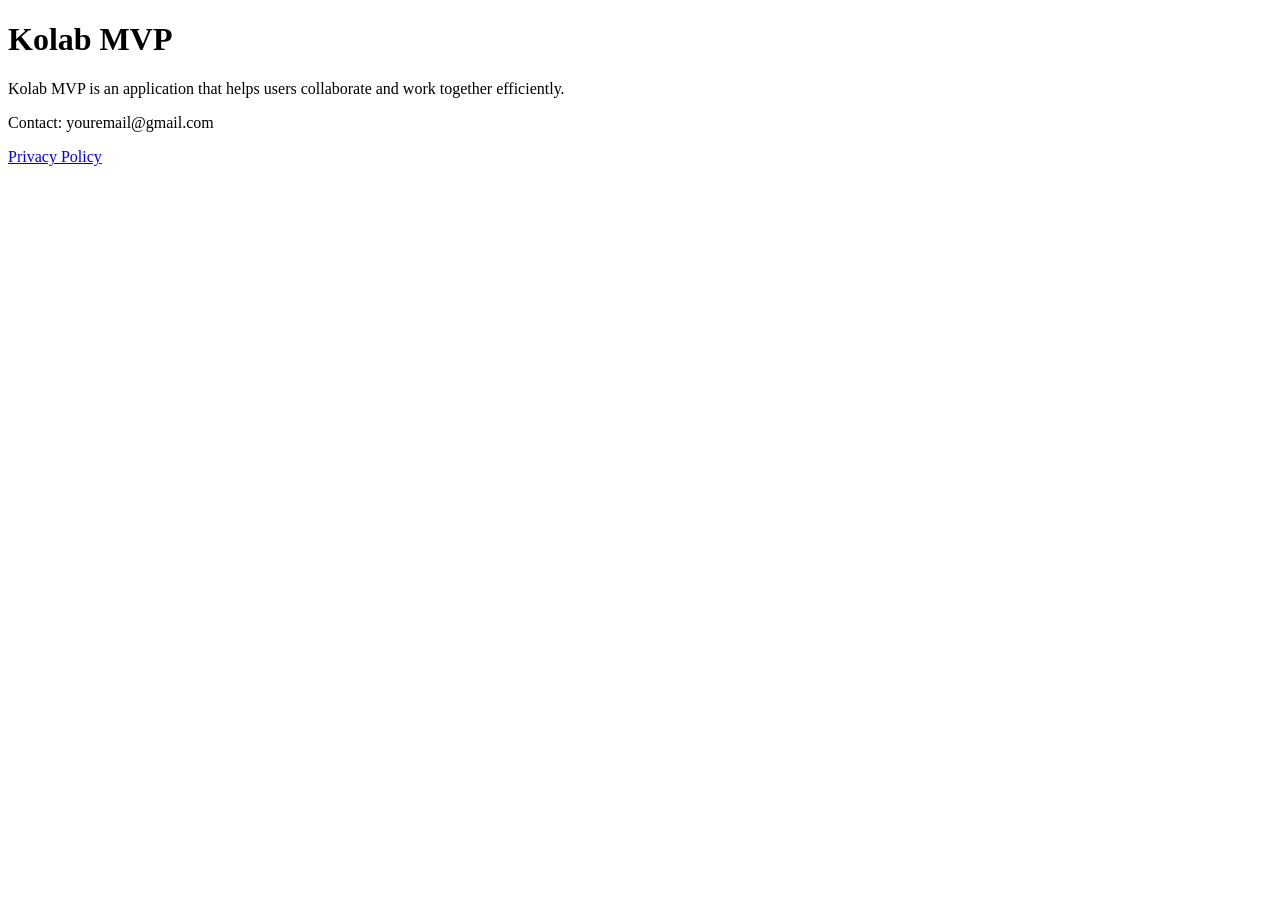
==== index.html @ b86bd326 "Add initial HTML structure for Kolab MVP" ====
<!DOCTYPE html>
<html>
<head>
  <title>Kolab MVP</title>
</head>
<body>
  <h1>Kolab MVP</h1>
  <p>Kolab MVP is an application that helps users collaborate and work together efficiently.</p>
  <p>Contact: youremail@gmail.com</p>
  <a href="/privacy.html">Privacy Policy</a>
</body>
</html>
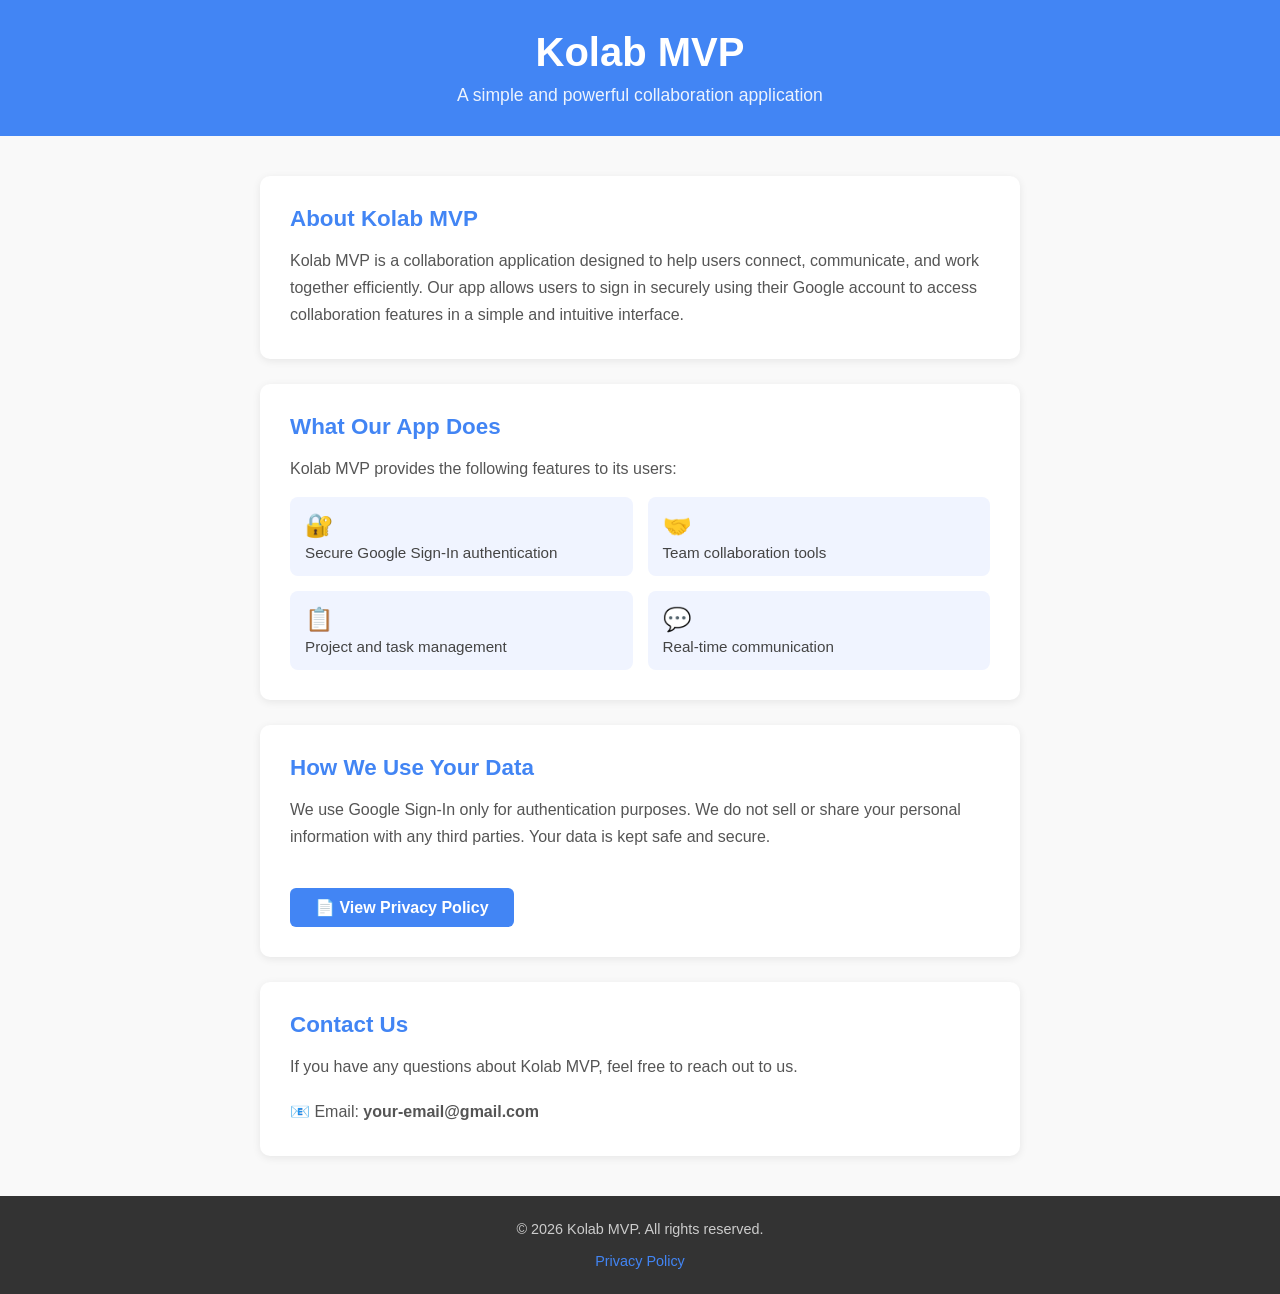
==== commit 4802a8a7: "Add files via upload" ====
--- a/index.html
+++ b/index.html
@@ -1,12 +1,153 @@
 <!DOCTYPE html>
-<html>
+<html lang="en">
 <head>
+  <meta charset="UTF-8" />
+  <meta name="viewport" content="width=device-width, initial-scale=1.0"/>
   <title>Kolab MVP</title>
+  <style>
+    * { margin: 0; padding: 0; box-sizing: border-box; }
+    body {
+      font-family: 'Segoe UI', sans-serif;
+      background: #f9f9f9;
+      color: #333;
+    }
+    header {
+      background: #4285F4;
+      color: white;
+      padding: 30px 20px;
+      text-align: center;
+    }
+    header h1 { font-size: 2.5em; }
+    header p { font-size: 1.1em; margin-top: 10px; opacity: 0.9; }
+    .container {
+      max-width: 800px;
+      margin: 40px auto;
+      padding: 0 20px;
+    }
+    .section {
+      background: white;
+      border-radius: 10px;
+      padding: 30px;
+      margin-bottom: 25px;
+      box-shadow: 0 2px 8px rgba(0,0,0,0.08);
+    }
+    .section h2 {
+      color: #4285F4;
+      margin-bottom: 15px;
+      font-size: 1.4em;
+    }
+    .section p {
+      line-height: 1.7;
+      color: #555;
+    }
+    .features {
+      display: grid;
+      grid-template-columns: 1fr 1fr;
+      gap: 15px;
+      margin-top: 15px;
+    }
+    .feature-item {
+      background: #f0f4ff;
+      border-radius: 8px;
+      padding: 15px;
+      font-size: 0.95em;
+      color: #444;
+    }
+    .feature-item span {
+      font-size: 1.5em;
+      display: block;
+      margin-bottom: 5px;
+    }
+    footer {
+      background: #333;
+      color: #ccc;
+      text-align: center;
+      padding: 25px 20px;
+      margin-top: 40px;
+      font-size: 0.9em;
+    }
+    footer a {
+      color: #4285F4;
+      text-decoration: none;
+    }
+    .privacy-link {
+      display: inline-block;
+      margin-top: 20px;
+      background: #4285F4;
+      color: white;
+      padding: 10px 25px;
+      border-radius: 6px;
+      text-decoration: none;
+      font-weight: bold;
+    }
+    .privacy-link:hover { background: #3367d6; }
+  </style>
 </head>
 <body>
-  <h1>Kolab MVP</h1>
-  <p>Kolab MVP is an application that helps users collaborate and work together efficiently.</p>
-  <p>Contact: youremail@gmail.com</p>
-  <a href="/privacy.html">Privacy Policy</a>
+
+  <header>
+    <h1>Kolab MVP</h1>
+    <p>A simple and powerful collaboration application</p>
+  </header>
+
+  <div class="container">
+
+    <div class="section">
+      <h2>About Kolab MVP</h2>
+      <p>
+        Kolab MVP is a collaboration application designed to help users connect, communicate,
+        and work together efficiently. Our app allows users to sign in securely using their
+        Google account to access collaboration features in a simple and intuitive interface.
+      </p>
+    </div>
+
+    <div class="section">
+      <h2>What Our App Does</h2>
+      <p>Kolab MVP provides the following features to its users:</p>
+      <div class="features">
+        <div class="feature-item">
+          <span>🔐</span>
+          Secure Google Sign-In authentication
+        </div>
+        <div class="feature-item">
+          <span>🤝</span>
+          Team collaboration tools
+        </div>
+        <div class="feature-item">
+          <span>📋</span>
+          Project and task management
+        </div>
+        <div class="feature-item">
+          <span>💬</span>
+          Real-time communication
+        </div>
+      </div>
+    </div>
+
+    <div class="section">
+      <h2>How We Use Your Data</h2>
+      <p>
+        We use Google Sign-In only for authentication purposes. We do not sell or share
+        your personal information with any third parties. Your data is kept safe and secure.
+      </p>
+      <br/>
+      <a href="privacy.html" class="privacy-link">📄 View Privacy Policy</a>
+    </div>
+
+    <div class="section">
+      <h2>Contact Us</h2>
+      <p>If you have any questions about Kolab MVP, feel free to reach out to us.</p>
+      <br/>
+      <p>📧 Email: <strong>your-email@gmail.com</strong></p>
+    </div>
+
+  </div>
+
+  <footer>
+    <p>© 2026 Kolab MVP. All rights reserved.</p>
+    <br/>
+    <a href="privacy.html">Privacy Policy</a>
+  </footer>
+
 </body>
 </html>
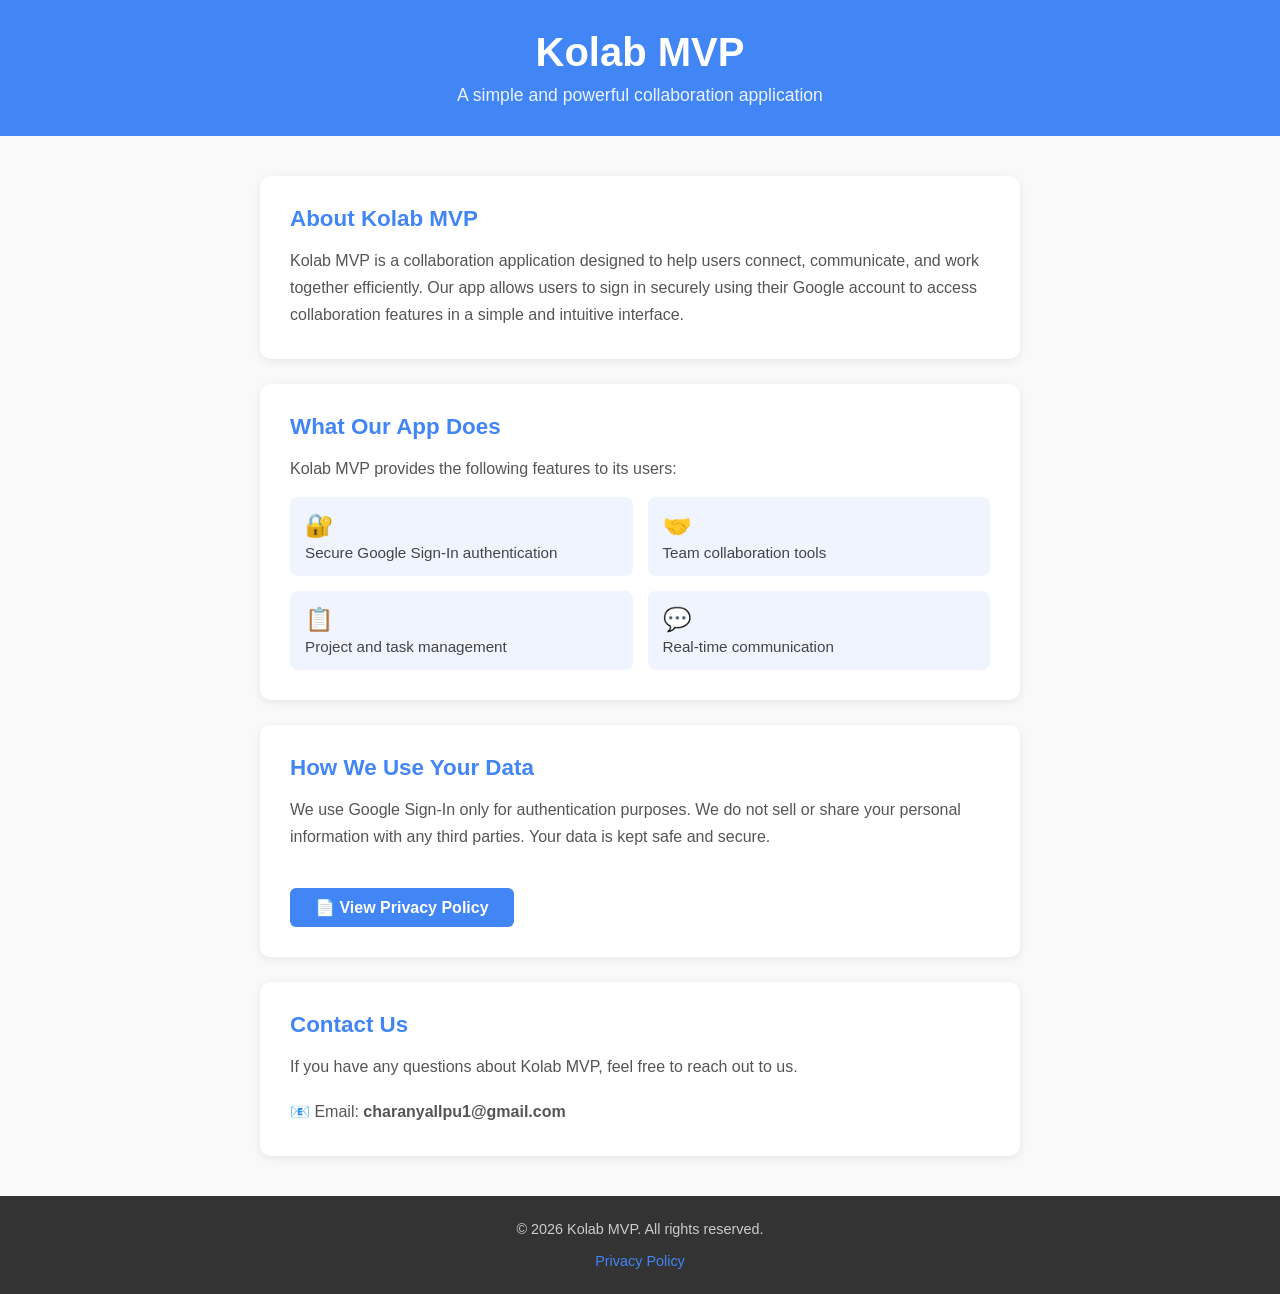
==== commit d80787cd: "Update contact email address in index.html" ====
--- a/index.html
+++ b/index.html
@@ -138,7 +138,7 @@
       <h2>Contact Us</h2>
       <p>If you have any questions about Kolab MVP, feel free to reach out to us.</p>
       <br/>
-      <p>📧 Email: <strong>your-email@gmail.com</strong></p>
+      <p>📧 Email: <strong>charanyallpu1@gmail.com</strong></p>
     </div>
 
   </div>
